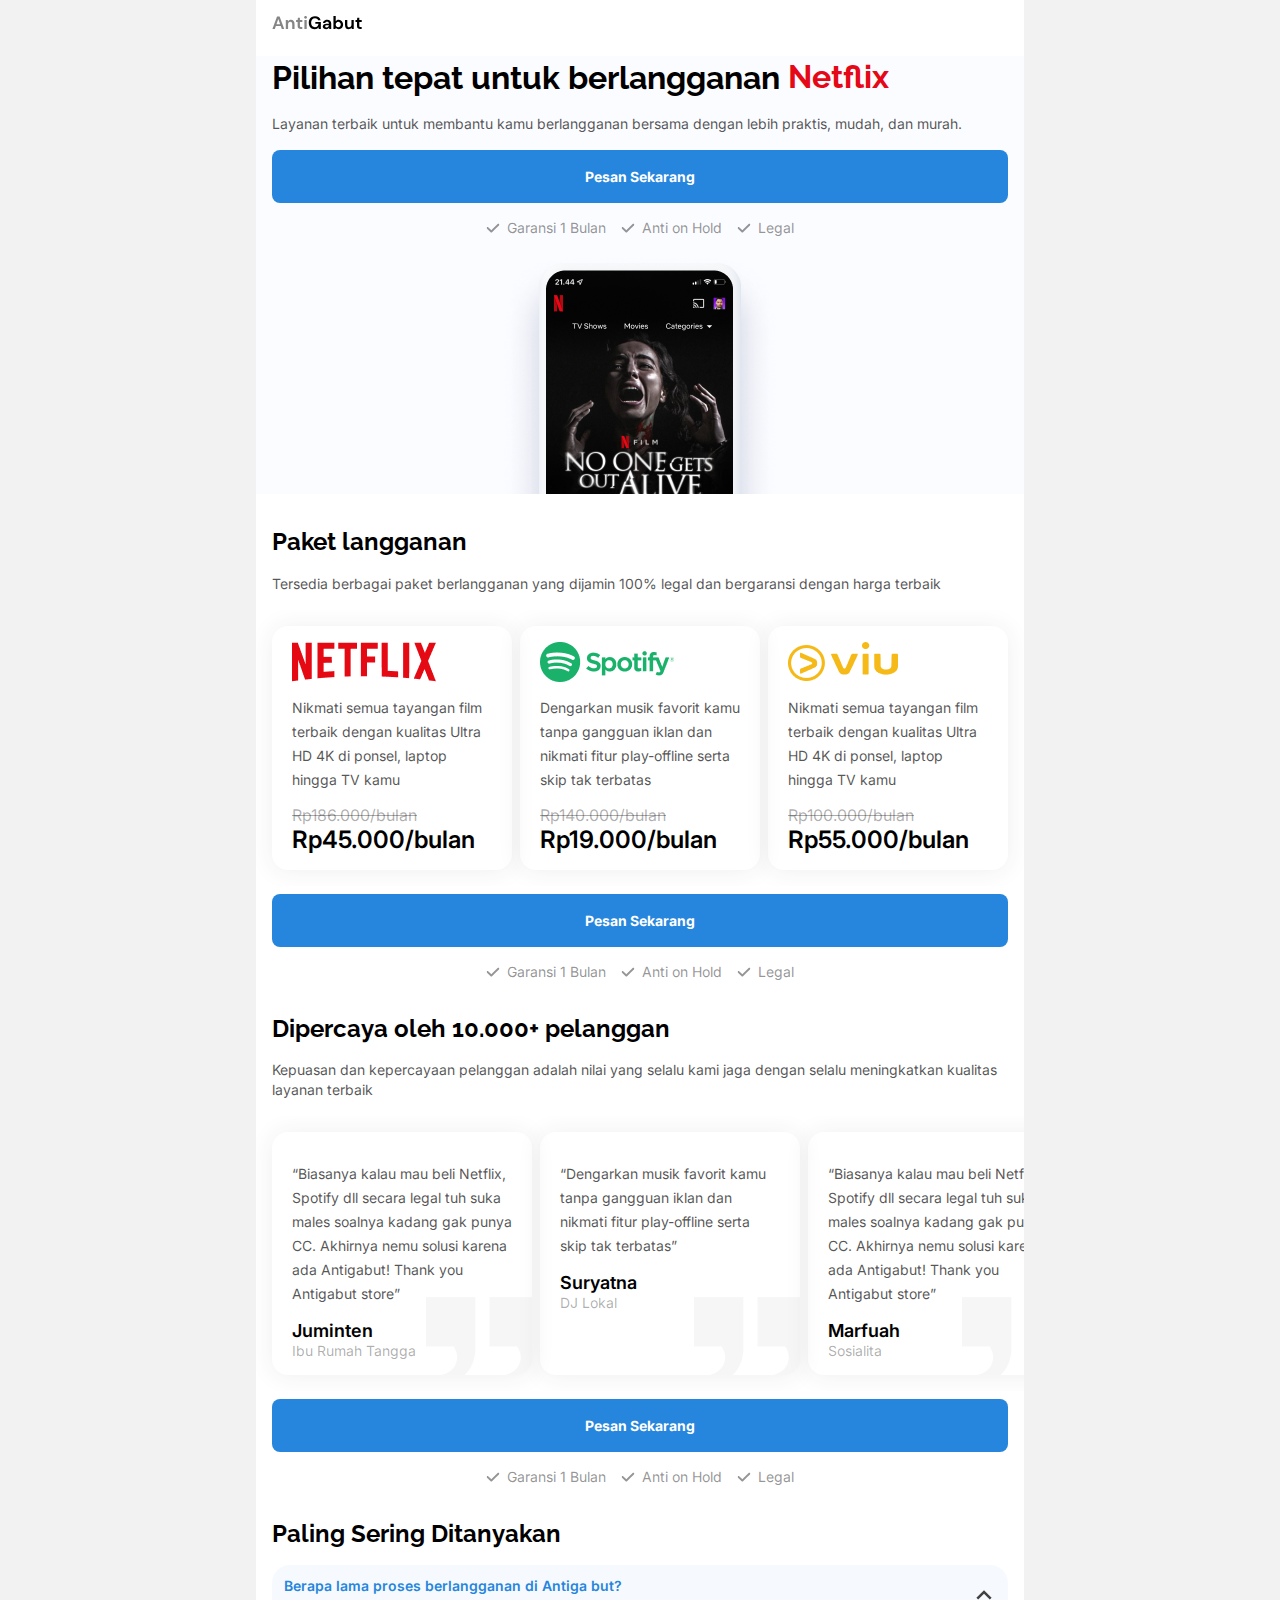
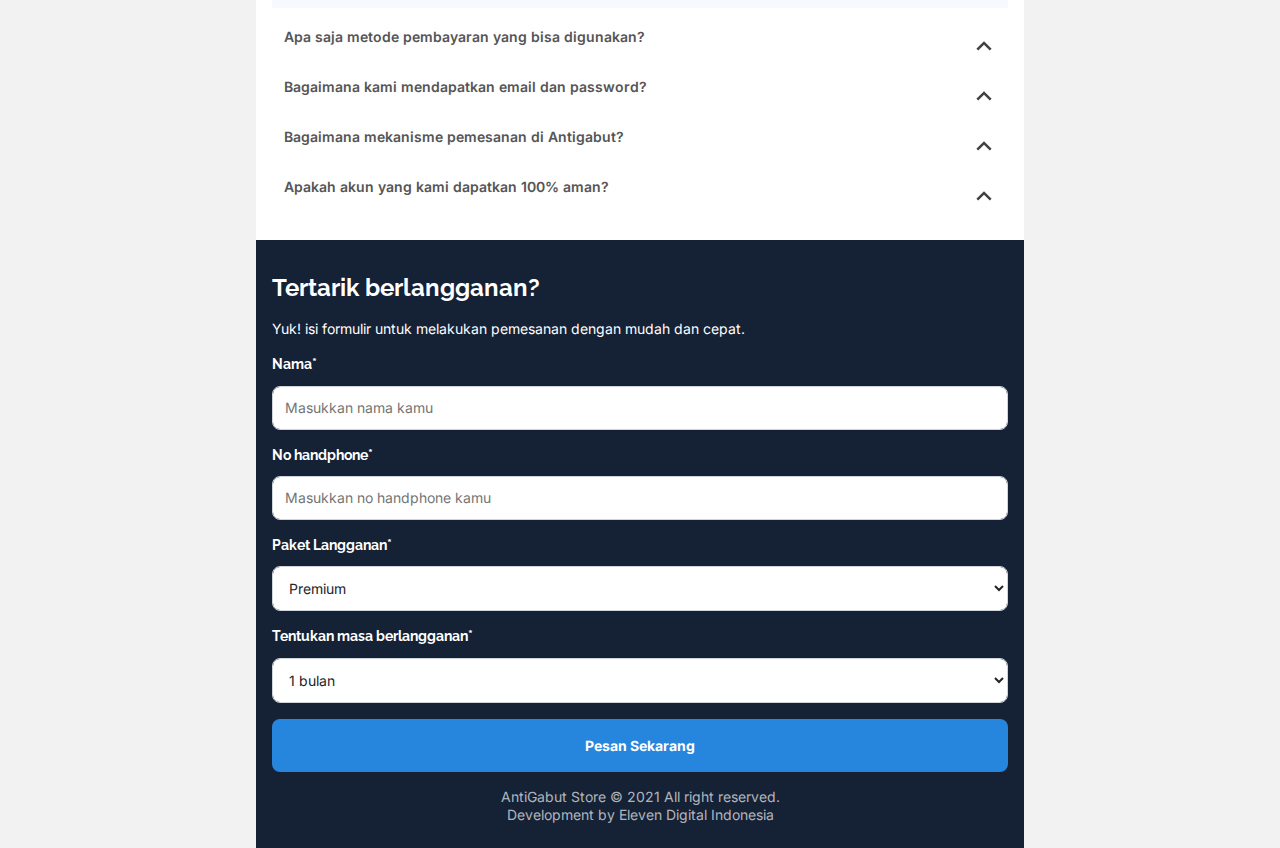
==== index.html @ a14e3509 "First Push HTML" ====
<!DOCTYPE html>
<html lang="en">
<head>
    <meta charset="UTF-8">
    <meta name="viewport" content="width=device-width, initial-scale=1.0">
    <meta http-equiv="X-UA-Compatible" content="ie=edge">
    <title>Anti Gabut Store - Pilihan tepat untuk berlangganan Netflix</title>
    <meta name="description" content="Pilihan tepat untuk berlangganan Netflix, Spotify, Viu dll">
    <meta name="keywords" content="netflix, spotify, viu, streaming online, anti gabut">
    <link rel="shortcut icon" href="images/favicon.svg" type="image/x-icon">

    <!-- CSS -->
    <link type="text/css" rel="stylesheet" href="css/style.css" />

    <!-- Font -->
    <link rel="preconnect" href="https://fonts.googleapis.com">
    <link rel="preconnect" href="https://fonts.gstatic.com" crossorigin>
    <link href="https://fonts.googleapis.com/css2?family=Inter:wght@400;600&family=Raleway:wght@400;800&display=swap" rel="stylesheet">
</head>
<body>

  <main>

    <!-- Header Nav-->
    <nav>
      <div class="container">
        <div class="header">
          <div class="header__logo">
            <img src="images/antigabut.svg" alt="">
          </div>
        </div>
      </div>
    </nav>

    <!-- Cover-->
    <section class="cover">
      <div class="container">
        <div class="cover__head">
          <h1 class="title title__main">
            Pilihan tepat untuk berlangganan 
            <span class="brand">
              <div class="brand__item">
                <div class="brand-1"> Netflix </div>
                <div class="brand-2"> Spotify </div>
                <div class="brand-3"> Viu </div>
              </div>
            </span>
          </h1>
          <p class="text">
            Layanan terbaik untuk membantu kamu berlangganan bersama dengan lebih praktis, mudah, dan murah.
          </p>
        </div>
        <div class="cover__cta">
          <a href="#ordernow" class="btn btn-primary">Pesan Sekarang</a>        
          <div class="guarantee">
            <div class="guarantee__item">
              <img src="images/icon-check.svg" alt=""> Garansi 1 Bulan
            </div>
            <div class="guarantee__item">
              <img src="images/icon-check.svg" alt=""> Anti on Hold
            </div>
            <div class="guarantee__item">
              <img src="images/icon-check.svg" alt=""> Legal
            </div>
          </div>
        </div>
        <div class="cover__images">
          <div class="display">
            <img src="images/display-1.png" alt="">
          </div>          
        </div>
      </div>
    </section>

    <!-- Subscription -->
    <section class="subscription">
      <div class="container">
        <div class="subscription__head">
          <h1 class="title title__sub">
            Paket langganan
          </h1>
          <p class="text">
            Tersedia berbagai paket berlangganan yang dijamin 100% legal dan bergaransi dengan harga terbaik
          </p>
        </div>
        <div class="subscription__content">
          <div class="wrapper">
            <div class="card card__item">
              <div class="card__head">
                <img src="images/brand-1.png" alt="">
              </div>
              <div class="card__text">
                <p>Nikmati semua tayangan film terbaik  dengan kualitas Ultra HD 4K di ponsel, laptop hingga TV kamu</p>
              </div>
              <div class="card__price">
                <div class="old">
                  Rp186.000/bulan
                </div>
                <div class="new">
                  Rp45.000/bulan
                </div>
              </div>
            </div>
            <div class="card card__item">
              <div class="card__head">
                <img src="images/brand-2.png" alt="">
              </div>
              <div class="card__text">
                <p>Dengarkan musik favorit kamu tanpa gangguan iklan dan nikmati fitur play-offline serta skip tak terbatas</p>
              </div>
              <div class="card__price">
                <div class="old">
                  Rp140.000/bulan
                </div>
                <div class="new">
                  Rp19.000/bulan
                </div>
              </div>
            </div>
            <div class="card card__item">
              <div class="card__head">
                <img src="images/brand-3.png" alt="">
              </div>
              <div class="card__text">
                <p>Nikmati semua tayangan film terbaik  dengan kualitas Ultra HD 4K di ponsel, laptop hingga TV kamu</p>
              </div>
              <div class="card__price">
                <div class="old">
                  Rp100.000/bulan
                </div>
                <div class="new">
                  Rp55.000/bulan
                </div>
              </div>
            </div>
          </div>
        </div>
        <div class="subscription__cta">
          <a href="#ordernow" class="btn btn-primary">Pesan Sekarang</a>        
          <div class="guarantee">
            <div class="guarantee__item">
              <img src="images/icon-check.svg" alt=""> Garansi 1 Bulan
            </div>
            <div class="guarantee__item">
              <img src="images/icon-check.svg" alt=""> Anti on Hold
            </div>
            <div class="guarantee__item">
              <img src="images/icon-check.svg" alt=""> Legal
            </div>
          </div>
        </div>
      </div>
    </section>

    <!-- Client -->
    <section class="client">
      <div class="container">
        <div class="client__head">
          <h1 class="title title__sub">
            Dipercaya oleh 10.000+ pelanggan
          </h1>
          <p class="text">
            Kepuasan dan kepercayaan pelanggan adalah nilai yang selalu kami jaga dengan selalu meningkatkan kualitas layanan terbaik
          </p>
        </div>
        <div class="client__content">
          <div class="wrapper">
            <div class="card card__item testimoni">
              <div class="card__text">
                <p>“Biasanya kalau mau beli Netflix, Spotify dll secara legal tuh suka males soalnya kadang gak punya CC. Akhirnya nemu solusi karena ada Antigabut! Thank you Antigabut store”</p>
              </div>
              <div class="card__data">
                <div class="name">Juminten</div>
                <div class="profesi">Ibu Rumah Tangga</div>
              </div>
            </div>
            <div class="card card__item testimoni">
              <div class="card__text">
                <p>“Dengarkan musik favorit kamu tanpa gangguan iklan dan nikmati fitur play-offline serta skip tak terbatas”</p>
              </div>
              <div class="card__data">
                <div class="name">Suryatna</div>
                <div class="profesi">DJ Lokal</div>
              </div>
            </div>
            <div class="card card__item testimoni">
              <div class="card__text">
                <p>“Biasanya kalau mau beli Netflix, Spotify dll secara legal tuh suka males soalnya kadang gak punya CC. Akhirnya nemu solusi karena ada Antigabut! Thank you Antigabut store”</p>
              </div>
              <div class="card__data">
                <div class="name">Marfuah</div>
                <div class="profesi">Sosialita</div>
              </div>
            </div>
          </div>
        </div>
        <div class="client__cta">
          <a href="#ordernow" class="btn btn-primary">Pesan Sekarang</a>        
          <div class="guarantee">
            <div class="guarantee__item">
              <img src="images/icon-check.svg" alt=""> Garansi 1 Bulan
            </div>
            <div class="guarantee__item">
              <img src="images/icon-check.svg" alt=""> Anti on Hold
            </div>
            <div class="guarantee__item">
              <img src="images/icon-check.svg" alt=""> Legal
            </div>
          </div>
        </div>
      </div>
    </section>

    <!-- FAQ -->
    <section class="faq">
      <div class="container">
        <div class="faq__head">
          <h1 class="title title__sub">
            Paling Sering Ditanyakan
          </h1>
        </div>
        <div class="faq__content">
          <div class="accordion-wrapper">
            <div class="accordion">
              <a href="#" onclick="return false;" class="active">
                Berapa lama proses berlangganan di Antiga but? 
                <img src="images/icon-chevron.svg" alt="" class="icon">
              </a>
              <div class="content">
                <p>Kepuasan dan kepercayaan pelanggan adalah nilai yang selalu kami jaga dengan selalu meningkatkan kualitas layanan terbaik</p>
              </div>
            </div>
            <div class="accordion">
              <a href="#" onclick="return false;">
                Apa saja metode pembayaran yang bisa digunakan? 
                <img src="images/icon-chevron.svg" alt="" class="icon">
              </a>
              <div class="content">
                <p>Kepuasan dan kepercayaan pelanggan adalah nilai yang selalu kami jaga dengan selalu meningkatkan kualitas layanan terbaik</p>
              </div>
            </div>
            <div class="accordion">
              <a href="#" onclick="return false;">
                Bagaimana kami mendapatkan email dan password? 
                <img src="images/icon-chevron.svg" alt="" class="icon">
              </a>
              <div class="content">
                <p>Kepuasan dan kepercayaan pelanggan adalah nilai yang selalu kami jaga dengan selalu meningkatkan kualitas layanan terbaik</p>
              </div>
            </div>
            <div class="accordion">
              <a href="#" onclick="return false;">
                Bagaimana mekanisme pemesanan di Antigabut? 
                <img src="images/icon-chevron.svg" alt="" class="icon" > 
              </a>
              <div class="content">
                <p>Kepuasan dan kepercayaan pelanggan adalah nilai yang selalu kami jaga dengan selalu meningkatkan kualitas layanan terbaik</p>
              </div>
            </div>
            <div class="accordion">
              <a href="#" onclick="return false;">
                Apakah akun yang kami dapatkan 100% aman?
                <img src="images/icon-chevron.svg" alt="" class="icon">  
              </a>
              <div class="content">
                <p>Kepuasan dan kepercayaan pelanggan adalah nilai yang selalu kami jaga dengan selalu meningkatkan kualitas layanan terbaik</p>
              </div>
            </div>
          </div>
          <!-- <div class="accordion">
            <div class="accordion__title">
              Berapa lama proses berlangganan di Antigabut?
            </div>
            <div class="accordion__content">
              Kepuasan dan kepercayaan pelanggan adalah nilai yang selalu kami jaga dengan selalu meningkatkan kualitas layanan terbaik
            </div>
          </div> -->
        </div>
      </div>
    </section>

    <!-- Biodata -->
    <section class="biodata" id="ordernow">
      <div class="container">
        <h1 class="title title__sub">
          Tertarik berlangganan?
        </h1>
        <p class="text text--white">
          Yuk! isi formulir untuk melakukan pemesanan dengan mudah dan cepat.
        </p>

        <!-- Form -->
        <div class="form">
          <form action="">
            <div class="form__group">
              <label for="">Nama*</label>
              <input type="text" placeholder="Masukkan nama kamu">
            </div>
            <div class="form__group">
              <label for="">No handphone*</label>
              <input type="text" placeholder="Masukkan no handphone kamu">
            </div>
            <div class="form__group">
              <label for="">Paket Langganan*</label>
              <select id="package" name="package">
                <option value="premium">Premium</option>
                <option value="silver">Silver</option>
                <option value="gold">Gold</option>
              </select>
            </div>
            <div class="form__group">
              <label for="">Tentukan masa berlangganan*</label>
              <select id="periode" name="periode">
                <option value="1 bulan">1 bulan</option>
                <option value="1 bulan">2 bulan</option>
                <option value="1 bulan">3 bulan</option>
              </select>
            </div>
            <div class="form__group">
              <a href="https://api.whatsapp.com/send?phone=6285854859500&text=Halo%20Anti%20Gabut%20Store!%20Saya%20ingin%20berlangganan%20paket%20streaming..." class="btn btn-primary">Pesan Sekarang</a>     
            </div>
          </form>
        </div>

        <div class="copyright">
          AntiGabut Store © 2021 All right reserved.  <br>
          Development by <a href="https://elevendigital.id" target="_blank" rel="noopener noreferrer"></a> Eleven Digital Indonesia
        </div>
      </div>
    </section>

  </main>

  <!-- Plugin Js -->
  <script src="js/jquery.min.js"  type="text/javascript"></script>
  <script src="js/main.js"  type="text/javascript"></script>

</body>
</html>
---- css/style.css ----
*,*:before,*:after{box-sizing:border-box}html{margin:0;padding:0;scroll-behavior:smooth}body{background:#ffffff;font-family:'Inter', sans-serif;font-size:14px;font-weight:400;line-height:1.3;-webkit-text-size-adjust:100%;-ms-text-size-adjust:100%;-webkit-font-smoothing:antialiased;margin:0;padding:0}article,aside,details,figcaption,figure,footer,header,hgroup,nav,section{display:block}a{color:inherit;text-decoration:none;vertical-align:top;outline:0}a:hover{text-decoration:none}a:focus,button:focus{outline:0;outline:-webkit-focus-ring-color auto 0;outline-offset:0}img{max-width:100%;width:auto;height:auto;vertical-align:top;border:0;-ms-interpolation-mode:bicubic}table{border-collapse:collapse}iframe{border:none;vertical-align:top}li,ul,ol{margin:0;padding:0}ul li{display:inline-block;list-style:none;vertical-align:top}input,button,select,textarea{font-family:inherit;font-size:inherit;line-height:inherit}input:focus::-webkit-input-placeholder,input:focus:-moz-placeholder,input:focus::-moz-placeholder,input:focus:-ms-input-placeholder{color:transparent}input[type=button],input[type=checkbox],input[type=radio],input[type=reset],input[type=submit],label,select{cursor:pointer}input[type=search]{box-sizing:content-box;-webkit-appearance:textfield}input[type=search]::-webkit-search-cancel-button,input[type=search]::-webkit-search-decoration{-webkit-appearance:none}button,input[type="button"],input[type="checkbox"],input[type="radio"],input[type="reset"],input[type="submit"],label,select{cursor:pointer}textarea{overflow:auto;vertical-align:top}.title{font-family:"Raleway",sans-serif;margin-bottom:1rem}.title__main{font-size:2rem}.title__sub{margin-top:0;font-size:1.5rem}.text{font-size:14px;font-weight:400;line-height:20px;color:rgba(0,0,0,0.68);margin-bottom:1rem}.text--white{color:#fff}.btn{width:100%;padding:1rem;display:inline-block;font-weight:700;line-height:1.5;text-align:center;text-decoration:none;vertical-align:middle;cursor:pointer;user-select:none;background-color:transparent;border-radius:8px;transition:all .3s ease}.btn-primary{color:#fff;background-color:#2685DC}.btn-primary:hover{background-color:#3D99EE}html{scroll-behavior:smooth !important}body{background-color:#f2f2f2}main{max-width:768px;margin:auto;background-color:#fff;height:100%;min-height:100vh;padding-top:1rem}.container{padding-left:1rem;padding-right:1rem}section:not(:last-child){margin-bottom:2rem}.cover{background-color:#FBFCFF}.brand{display:inline-block;height:33px;overflow:hidden}.brand-1{color:#E50817}.brand-2{color:#1DB954}.brand-3{color:#F5BA18}.guarantee{display:flex;margin:1rem 0px;justify-content:center}.guarantee__item{display:flex;color:rgba(33,33,33,0.48);margin-right:8px}.guarantee__item img{margin:0px 6px}.display{text-align:center}.wrapper{display:flex;overflow-x:auto;margin:0 -1rem .5rem;padding:1rem;gap:.5rem}.card{padding:1rem 20px;box-shadow:0px 1px 24px rgba(49,53,59,0.08);border-radius:1rem;flex:1}.card__text{color:rgba(0,0,0,0.68)}.card__text p{line-height:24px}.card__price .old{color:rgba(0,0,0,0.32);text-decoration:line-through;font-size:16px;line-height:19px}.card__price .new{font-size:1.5rem;line-height:29px;font-weight:600}.card__data .name{font-weight:600;font-size:18px;line-height:22px}.card__data .profesi{font-size:14px;line-height:17px;color:rgba(0,0,0,0.32)}.testimoni{background:url(../images/right-quote.png) no-repeat bottom right;min-width:260px}.accordion .icon{position:absolute;top:18px;right:12px}.accordion{position:relative;width:100%;height:auto;border-radius:18px;margin-bottom:8px}.accordion>a{display:block;padding:12px;text-decoration:none;color:#555;font-weight:600;transition:all 0.2s linear}.accordion>a i{float:right;margin-top:2px}.accordion>a.active{background:rgba(38,133,220,0.04);color:#2685DC;border-top-left-radius:18px;border-top-right-radius:18px}.content{border-bottom-left-radius:18px;border-bottom-right-radius:18px;background:rgba(38,133,220,0.04);display:none}.content p{padding:10px 15px;margin:0;color:#333}.biodata{background-color:#152135;color:#fff;padding:32px 0px 24px}.form label{margin-bottom:12px;font-family:"Raleway",sans-serif;font-weight:700;display:block}.form__group{margin-bottom:1rem}input,select{display:block;width:100%;padding:12px;font-size:14px;font-weight:400;line-height:1.5;color:#212529;background-color:#fff;background-clip:padding-box;border:1px solid #ced4da;border-radius:.5rem;transition:border-color .15s ease-in-out,box-shadow .15s ease-in-out;font-family:inherit;font-size:inherit;line-height:inherit}input:focus,select:focus{color:#212529;background-color:#fff;border-color:#86b7fe;outline:0}.copyright{text-align:center;color:rgba(255,255,255,0.68)}.copyright a{color:#2685DC}
/*# sourceMappingURL=style.css.map */
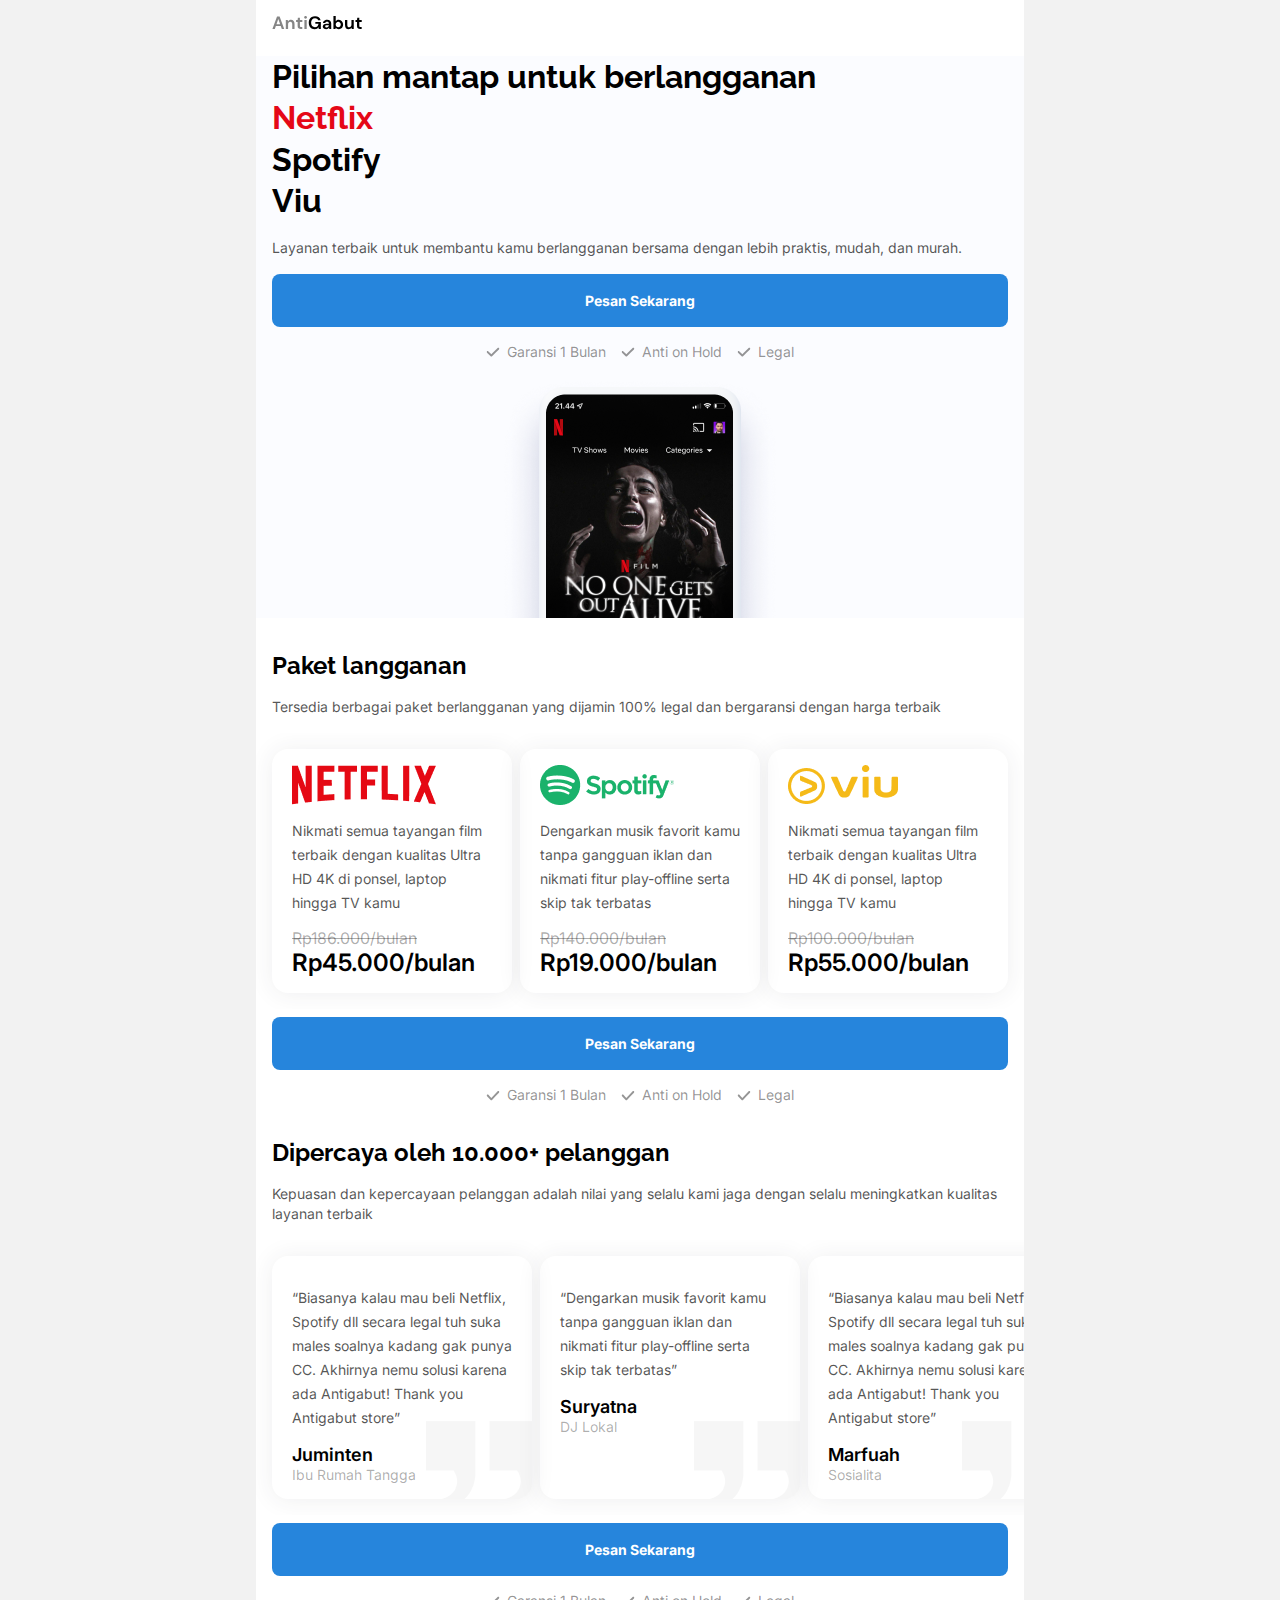
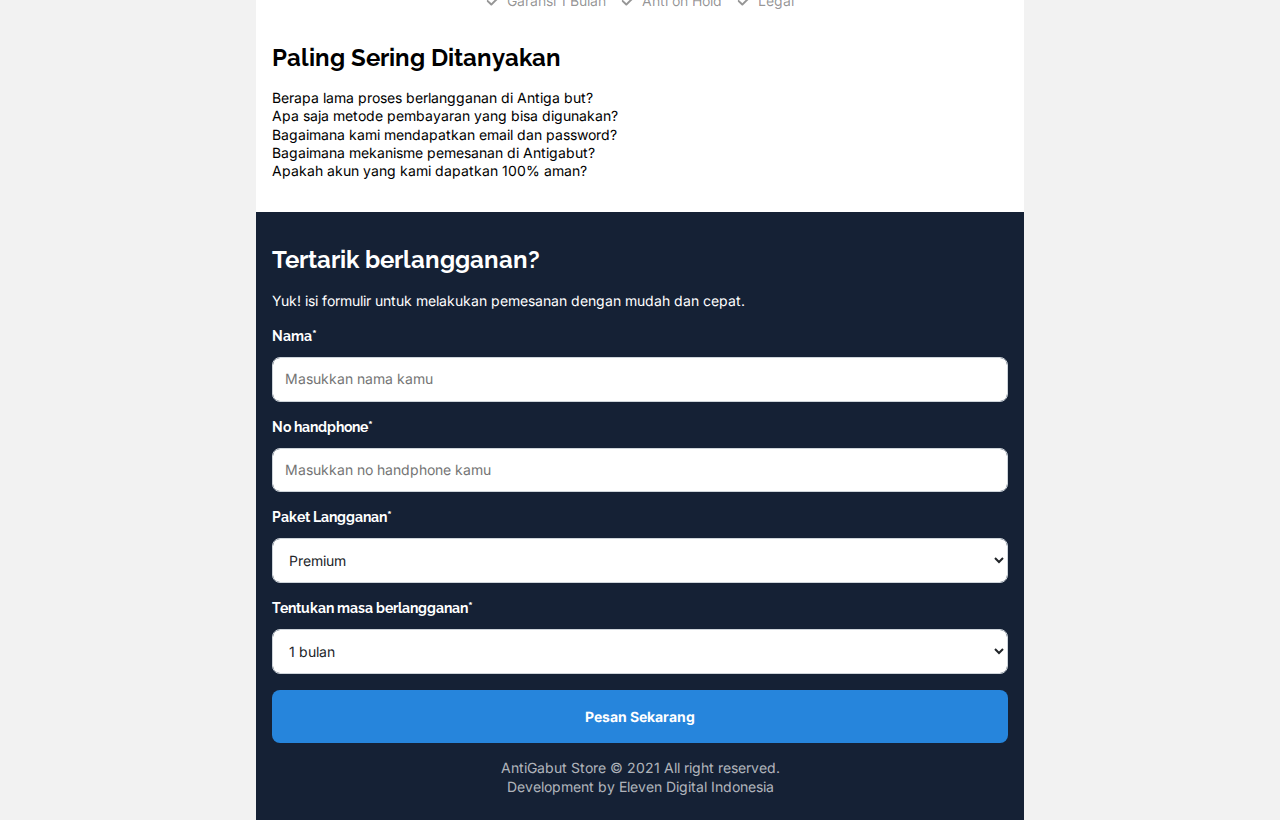
==== commit 718067e3: "change index html" ====
--- a/index.html
+++ b/index.html
@@ -37,7 +37,7 @@
       <div class="container">
         <div class="cover__head">
           <h1 class="title title__main">
-            Pilihan tepat untuk berlangganan 
+            Pilihan mantap untuk berlangganan 
             <span class="brand">
               <div class="brand__item">
                 <div class="brand-1"> Netflix </div>
--- a/css/style.css
+++ b/css/style.css
@@ -1,2 +1,2 @@
-*,*:before,*:after{box-sizing:border-box}html{margin:0;padding:0;scroll-behavior:smooth}body{background:#ffffff;font-family:'Inter', sans-serif;font-size:14px;font-weight:400;line-height:1.3;-webkit-text-size-adjust:100%;-ms-text-size-adjust:100%;-webkit-font-smoothing:antialiased;margin:0;padding:0}article,aside,details,figcaption,figure,footer,header,hgroup,nav,section{display:block}a{color:inherit;text-decoration:none;vertical-align:top;outline:0}a:hover{text-decoration:none}a:focus,button:focus{outline:0;outline:-webkit-focus-ring-color auto 0;outline-offset:0}img{max-width:100%;width:auto;height:auto;vertical-align:top;border:0;-ms-interpolation-mode:bicubic}table{border-collapse:collapse}iframe{border:none;vertical-align:top}li,ul,ol{margin:0;padding:0}ul li{display:inline-block;list-style:none;vertical-align:top}input,button,select,textarea{font-family:inherit;font-size:inherit;line-height:inherit}input:focus::-webkit-input-placeholder,input:focus:-moz-placeholder,input:focus::-moz-placeholder,input:focus:-ms-input-placeholder{color:transparent}input[type=button],input[type=checkbox],input[type=radio],input[type=reset],input[type=submit],label,select{cursor:pointer}input[type=search]{box-sizing:content-box;-webkit-appearance:textfield}input[type=search]::-webkit-search-cancel-button,input[type=search]::-webkit-search-decoration{-webkit-appearance:none}button,input[type="button"],input[type="checkbox"],input[type="radio"],input[type="reset"],input[type="submit"],label,select{cursor:pointer}textarea{overflow:auto;vertical-align:top}.title{font-family:"Raleway",sans-serif;margin-bottom:1rem}.title__main{font-size:2rem}.title__sub{margin-top:0;font-size:1.5rem}.text{font-size:14px;font-weight:400;line-height:20px;color:rgba(0,0,0,0.68);margin-bottom:1rem}.text--white{color:#fff}.btn{width:100%;padding:1rem;display:inline-block;font-weight:700;line-height:1.5;text-align:center;text-decoration:none;vertical-align:middle;cursor:pointer;user-select:none;background-color:transparent;border-radius:8px;transition:all .3s ease}.btn-primary{color:#fff;background-color:#2685DC}.btn-primary:hover{background-color:#3D99EE}html{scroll-behavior:smooth !important}body{background-color:#f2f2f2}main{max-width:768px;margin:auto;background-color:#fff;height:100%;min-height:100vh;padding-top:1rem}.container{padding-left:1rem;padding-right:1rem}section:not(:last-child){margin-bottom:2rem}.cover{background-color:#FBFCFF}.brand{display:inline-block;height:33px;overflow:hidden}.brand-1{color:#E50817}.brand-2{color:#1DB954}.brand-3{color:#F5BA18}.guarantee{display:flex;margin:1rem 0px;justify-content:center}.guarantee__item{display:flex;color:rgba(33,33,33,0.48);margin-right:8px}.guarantee__item img{margin:0px 6px}.display{text-align:center}.wrapper{display:flex;overflow-x:auto;margin:0 -1rem .5rem;padding:1rem;gap:.5rem}.card{padding:1rem 20px;box-shadow:0px 1px 24px rgba(49,53,59,0.08);border-radius:1rem;flex:1}.card__text{color:rgba(0,0,0,0.68)}.card__text p{line-height:24px}.card__price .old{color:rgba(0,0,0,0.32);text-decoration:line-through;font-size:16px;line-height:19px}.card__price .new{font-size:1.5rem;line-height:29px;font-weight:600}.card__data .name{font-weight:600;font-size:18px;line-height:22px}.card__data .profesi{font-size:14px;line-height:17px;color:rgba(0,0,0,0.32)}.testimoni{background:url(../images/right-quote.png) no-repeat bottom right;min-width:260px}.accordion .icon{position:absolute;top:18px;right:12px}.accordion{position:relative;width:100%;height:auto;border-radius:18px;margin-bottom:8px}.accordion>a{display:block;padding:12px;text-decoration:none;color:#555;font-weight:600;transition:all 0.2s linear}.accordion>a i{float:right;margin-top:2px}.accordion>a.active{background:rgba(38,133,220,0.04);color:#2685DC;border-top-left-radius:18px;border-top-right-radius:18px}.content{border-bottom-left-radius:18px;border-bottom-right-radius:18px;background:rgba(38,133,220,0.04);display:none}.content p{padding:10px 15px;margin:0;color:#333}.biodata{background-color:#152135;color:#fff;padding:32px 0px 24px}.form label{margin-bottom:12px;font-family:"Raleway",sans-serif;font-weight:700;display:block}.form__group{margin-bottom:1rem}input,select{display:block;width:100%;padding:12px;font-size:14px;font-weight:400;line-height:1.5;color:#212529;background-color:#fff;background-clip:padding-box;border:1px solid #ced4da;border-radius:.5rem;transition:border-color .15s ease-in-out,box-shadow .15s ease-in-out;font-family:inherit;font-size:inherit;line-height:inherit}input:focus,select:focus{color:#212529;background-color:#fff;border-color:#86b7fe;outline:0}.copyright{text-align:center;color:rgba(255,255,255,0.68)}.copyright a{color:#2685DC}
+*,*:before,*:after{box-sizing:border-box}html{margin:0;padding:0;scroll-behavior:smooth}body{background:#ffffff;font-family:'Inter', sans-serif;font-size:14px;font-weight:400;line-height:1.3;-webkit-text-size-adjust:100%;-ms-text-size-adjust:100%;-webkit-font-smoothing:antialiased;margin:0;padding:0}article,aside,details,figcaption,figure,footer,header,hgroup,nav,section{display:block}a{color:inherit;text-decoration:none;vertical-align:top;outline:0}a:hover{text-decoration:none}a:focus,button:focus{outline:0;outline:-webkit-focus-ring-color auto 0;outline-offset:0}img{max-width:100%;width:auto;height:auto;vertical-align:top;border:0;-ms-interpolation-mode:bicubic}table{border-collapse:collapse}iframe{border:none;vertical-align:top}li,ul,ol{margin:0;padding:0}ul li{display:inline-block;list-style:none;vertical-align:top}input,button,select,textarea{font-family:inherit;font-size:inherit;line-height:inherit}input:focus::-webkit-input-placeholder,input:focus:-moz-placeholder,input:focus::-moz-placeholder,input:focus:-ms-input-placeholder{color:transparent}input[type=button],input[type=checkbox],input[type=radio],input[type=reset],input[type=submit],label,select{cursor:pointer}input[type=search]{box-sizing:content-box;-webkit-appearance:textfield}input[type=search]::-webkit-search-cancel-button,input[type=search]::-webkit-search-decoration{-webkit-appearance:none}button,input[type="button"],input[type="checkbox"],input[type="radio"],input[type="reset"],input[type="submit"],label,select{cursor:pointer}textarea{overflow:auto;vertical-align:top}.title{font-family:"Raleway",sans-serif;margin-bottom:1rem}.title__main{font-size:2rem}.title__sub{margin-top:0;font-size:1.5rem}.text{font-size:14px;font-weight:400;line-height:20px;color:rgba(0,0,0,0.68);margin-bottom:1rem}.text--white{color:#fff}.btn{width:100%;padding:1rem;display:inline-block;font-weight:700;line-height:1.5;text-align:center;text-decoration:none;vertical-align:middle;cursor:pointer;user-select:none;background-color:transparent;border-radius:8px;transition:all .3s ease}.btn-primary{color:#fff;background-color:#2685DC}.btn-primary:hover{background-color:#3D99EE}body{background-color:#f2f2f2}main{max-width:768px;margin:auto;background-color:#fff;height:100%;min-height:100vh;padding-top:1rem}.container{padding-left:1rem;padding-right:1rem}section:not(:last-child){margin-bottom:2rem}.cover{background-color:#FBFCFF}.brand-1{color:#E50817}.guarantee{display:flex;margin:1rem 0px;justify-content:center}.guarantee__item{display:flex;color:rgba(33,33,33,0.48);margin-right:8px}.guarantee__item img{margin:0px 6px}.display{text-align:center}.wrapper{display:flex;overflow-x:auto;margin:0 -1rem .5rem;padding:1rem;gap:.5rem}.card{padding:1rem 20px;box-shadow:0px 1px 24px rgba(49,53,59,0.08);border-radius:1rem;flex:1}.card__text{color:rgba(0,0,0,0.68)}.card__text p{line-height:24px}.card__price .old{color:rgba(0,0,0,0.32);text-decoration:line-through;font-size:16px;line-height:19px}.card__price .new{font-size:1.5rem;line-height:29px;font-weight:600}.card__data .name{font-weight:600;font-size:18px;line-height:22px}.card__data .profesi{font-size:14px;line-height:17px;color:rgba(0,0,0,0.32)}.testimoni{background:url(../images/right-quote.png) no-repeat bottom right;min-width:260px}.set{position:relative;width:100%;height:auto;border-radius:18px;margin-bottom:8px}.set>a{display:block;padding:12px;text-decoration:none;color:#555;font-weight:600;transition:all 0.2s linear}.set>a i{float:right;margin-top:2px}.set>a.active{background:rgba(38,133,220,0.04);color:#2685DC;border-top-left-radius:18px;border-top-right-radius:18px}.content{border-bottom-left-radius:18px;border-bottom-right-radius:18px;background:rgba(38,133,220,0.04);display:none}.content p{padding:10px 15px;margin:0;color:#333}.biodata{background-color:#152135;color:#fff;padding:32px 0px 24px}.form label{margin-bottom:12px;font-family:"Raleway",sans-serif;font-weight:700;display:block}.form__group{margin-bottom:1rem}input,select{display:block;width:100%;padding:12px;font-size:14px;font-weight:400;line-height:1.5;color:#212529;background-color:#fff;background-clip:padding-box;border:1px solid #ced4da;border-radius:.5rem;transition:border-color .15s ease-in-out,box-shadow .15s ease-in-out;font-family:inherit;font-size:inherit;line-height:inherit}input:focus,select:focus{color:#212529;background-color:#fff;border-color:#86b7fe;outline:0}.copyright{text-align:center;color:rgba(255,255,255,0.68)}.copyright a{color:#2685DC}
 /*# sourceMappingURL=style.css.map */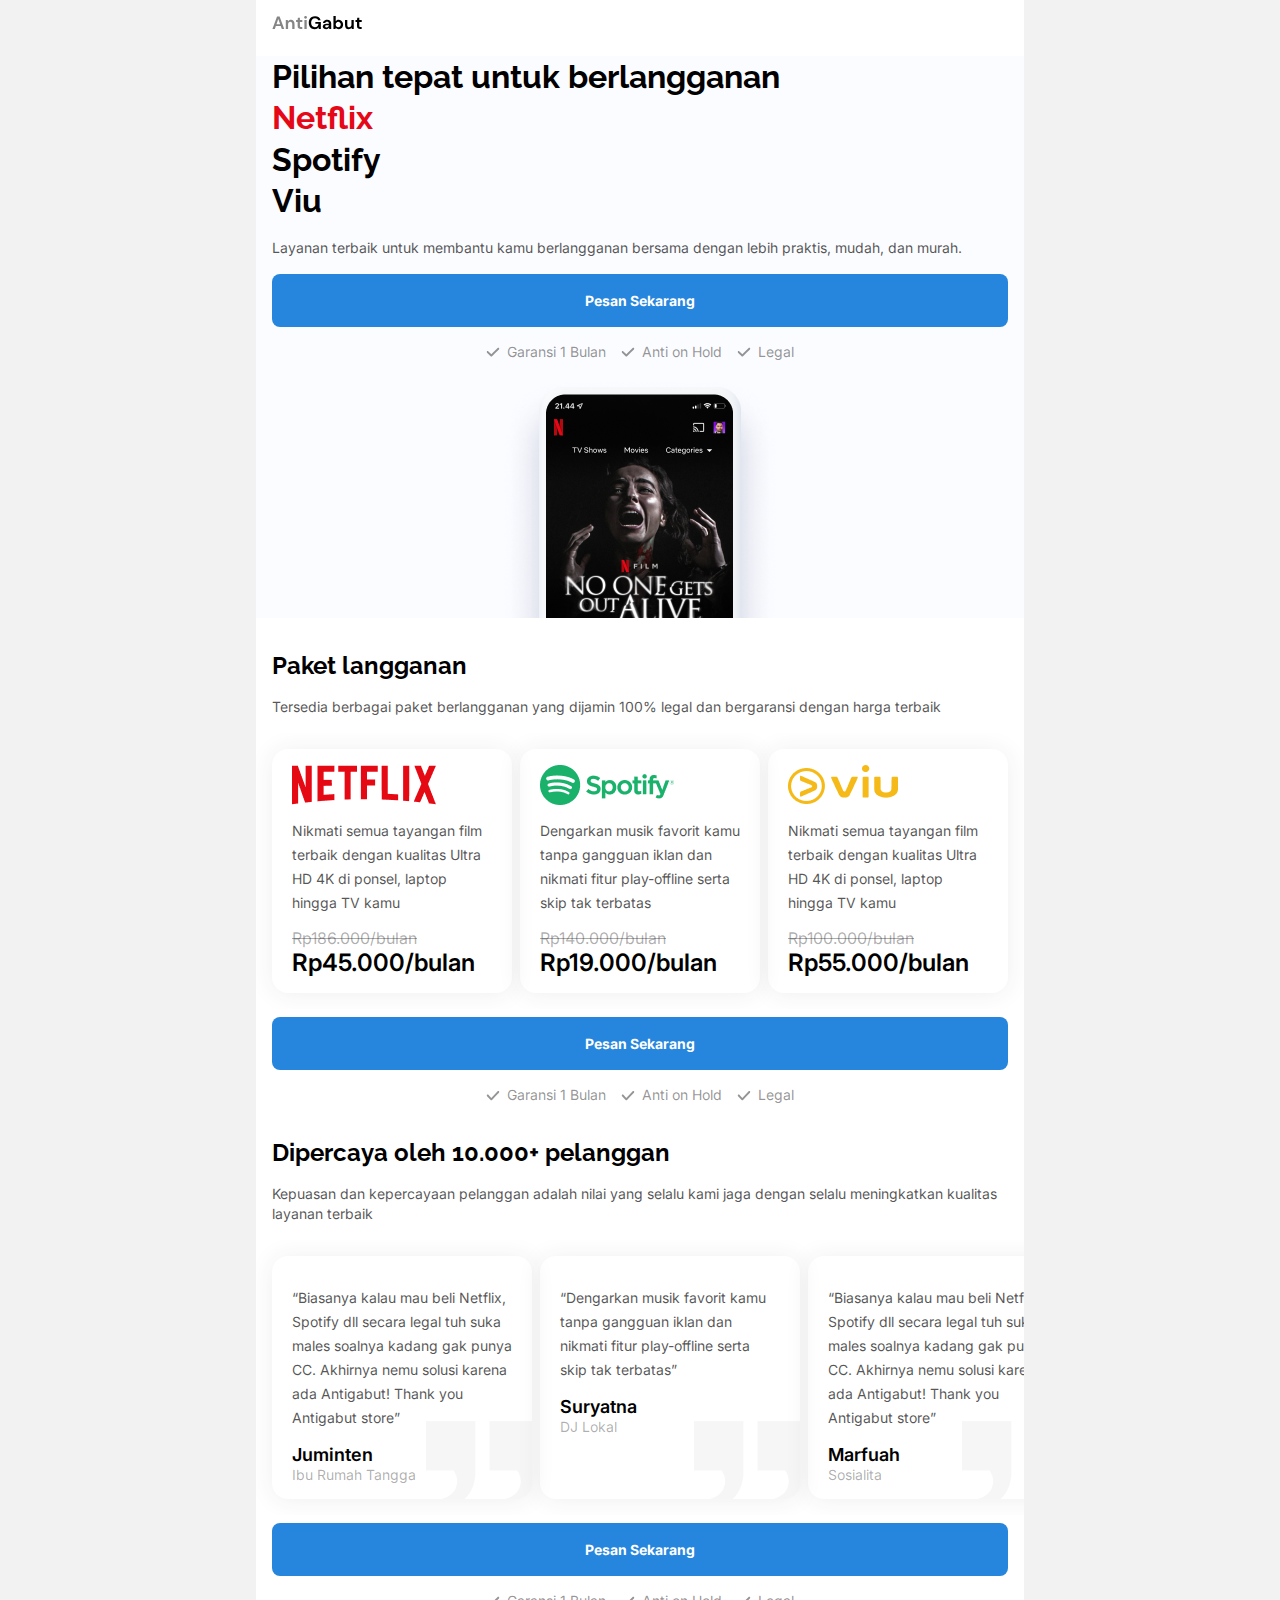
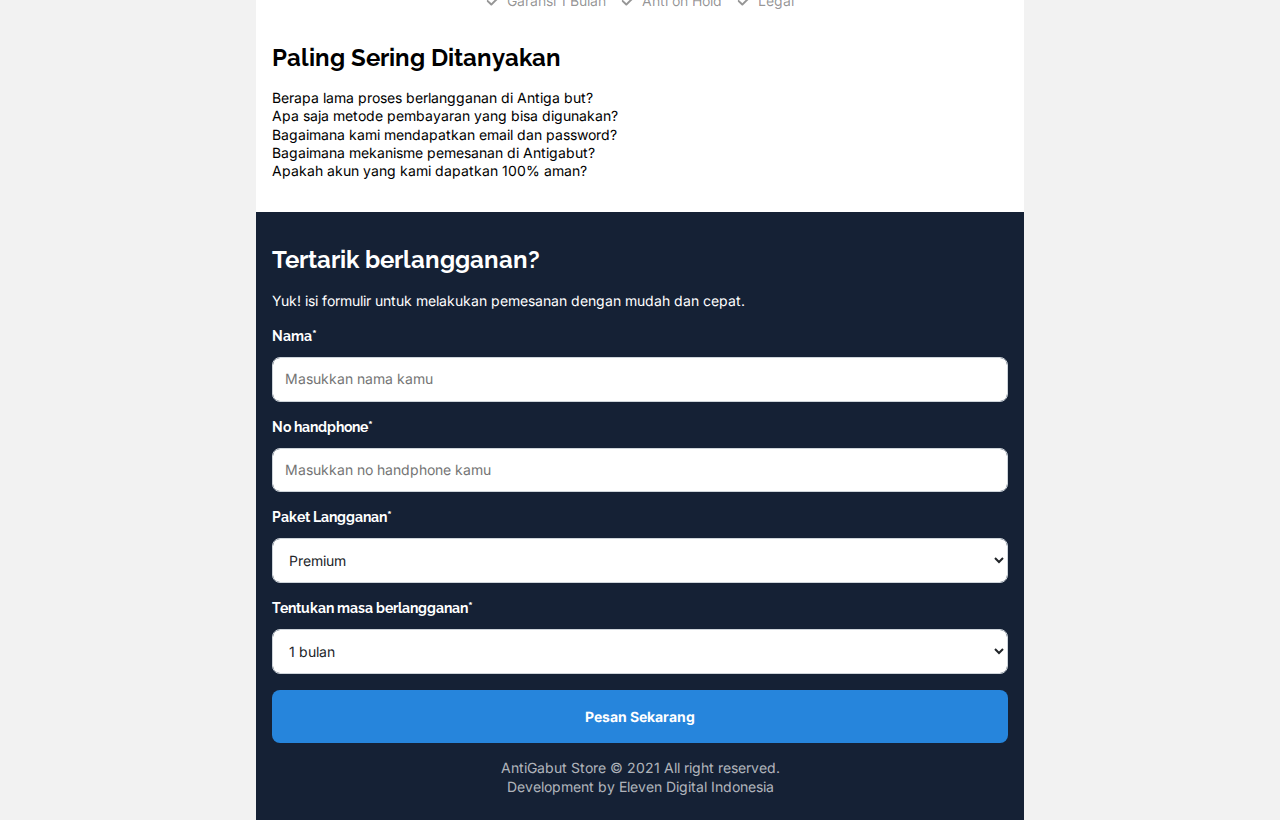
==== commit b24db00d: "change copy" ====
--- a/index.html
+++ b/index.html
@@ -37,7 +37,7 @@
       <div class="container">
         <div class="cover__head">
           <h1 class="title title__main">
-            Pilihan mantap untuk berlangganan 
+            Pilihan tepat untuk berlangganan 
             <span class="brand">
               <div class="brand__item">
                 <div class="brand-1"> Netflix </div>
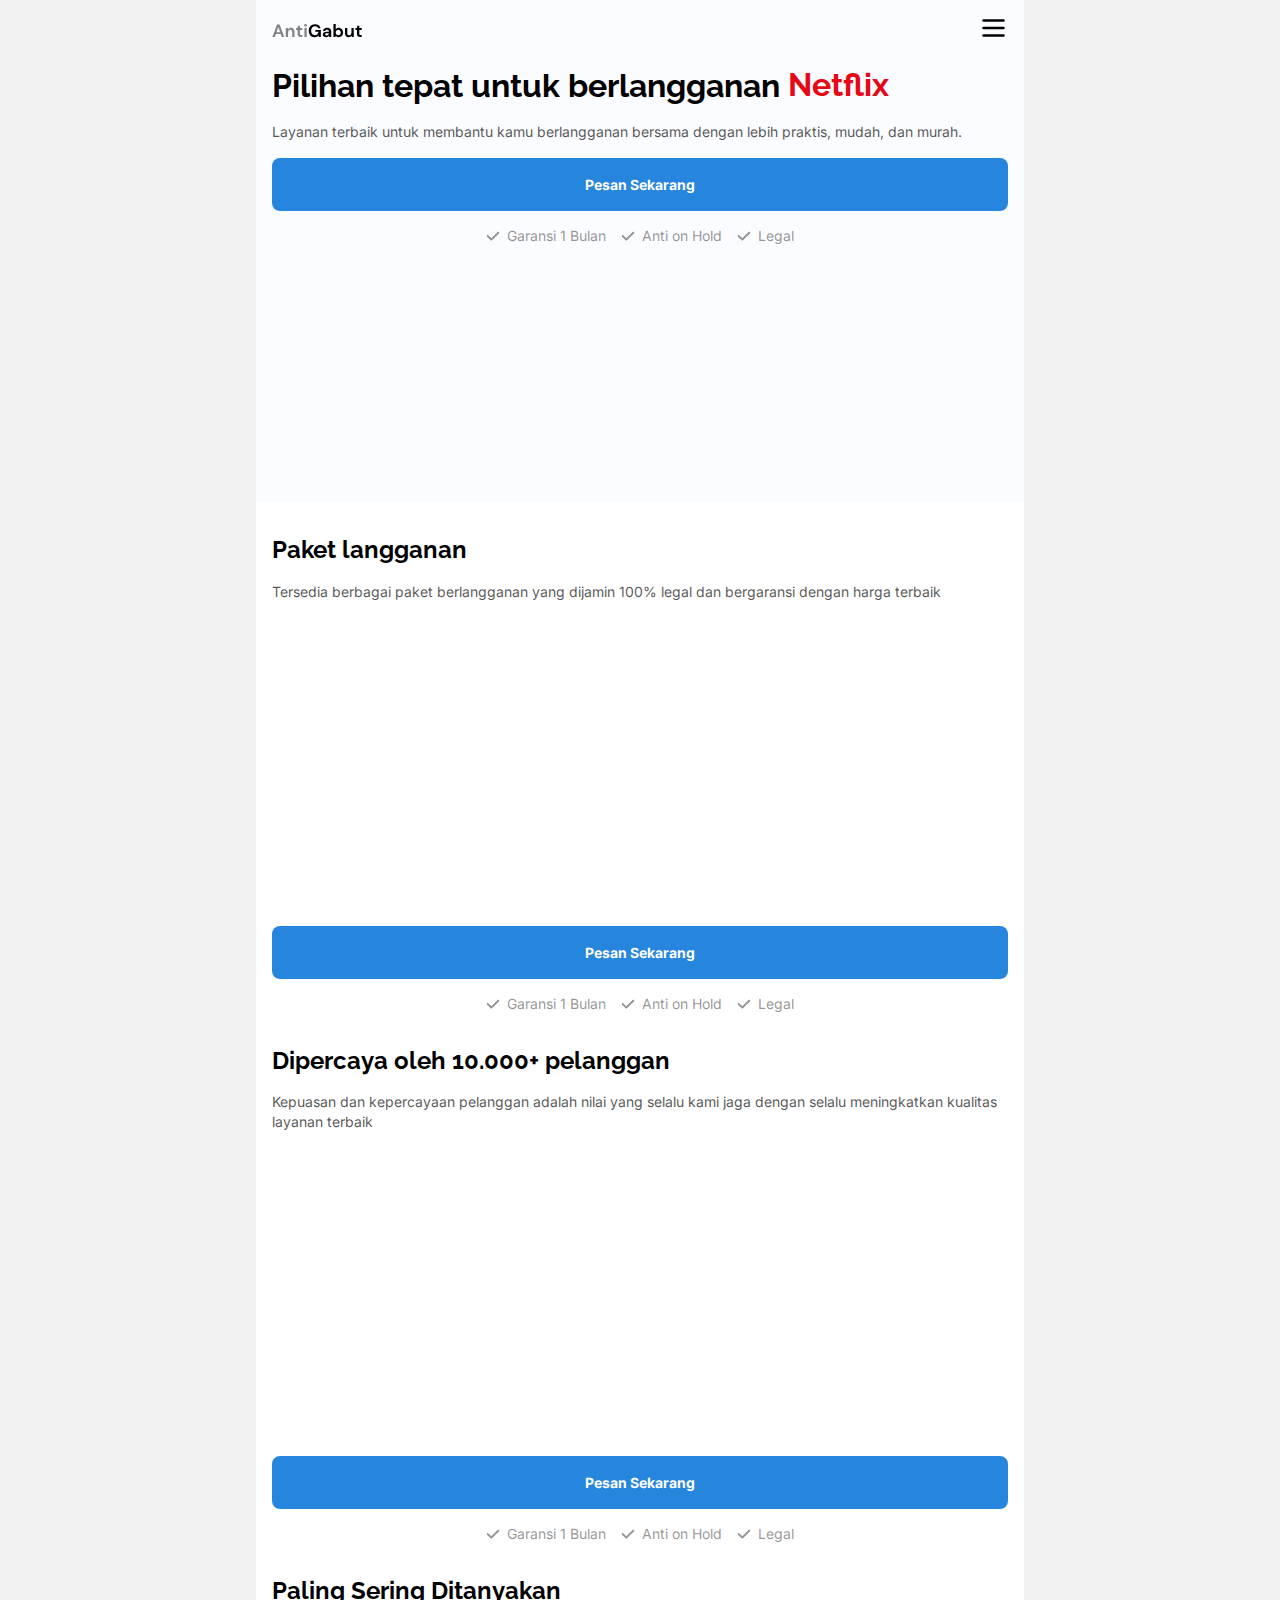
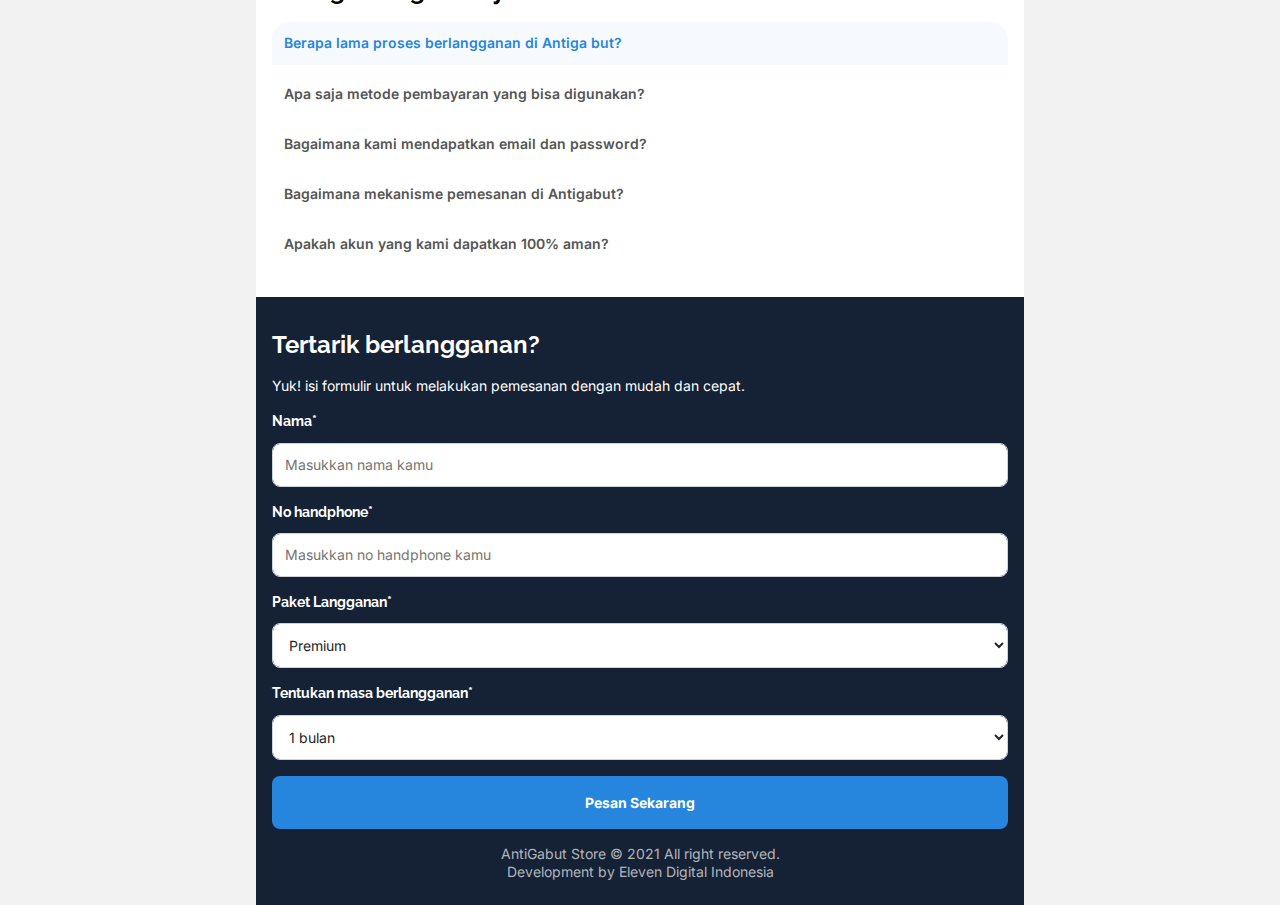
==== commit 578f7e65: "update visual revisi" ====
--- a/index.html
+++ b/index.html
@@ -11,6 +11,7 @@
 
     <!-- CSS -->
     <link type="text/css" rel="stylesheet" href="css/style.css" />
+    <link type="text/css" rel="stylesheet" href="css/slick.css" />
 
     <!-- Font -->
     <link rel="preconnect" href="https://fonts.googleapis.com">
@@ -19,31 +20,46 @@
 </head>
 <body>
 
-  <main>
-
-    <!-- Header Nav-->
-    <nav>
-      <div class="container">
-        <div class="header">
-          <div class="header__logo">
-            <img src="images/antigabut.svg" alt="">
-          </div>
-        </div>
-      </div>
-    </nav>
+  <main>    
 
     <!-- Cover-->
     <section class="cover">
+      <!-- Header Nav-->
+      <nav>
+        <div class="container">
+          <div class="header">
+            <div class="header__logo">
+              <img src="images/antigabut.svg" alt="">
+            </div>
+            <!--Hamburger Menu-->
+            <div class="menu__mobile">
+              <div id="hamburger">
+                <span></span>
+                <span></span>
+                <span></span>
+              </div>
+            </div>
+          </div>
+        </div>
+      </nav>    
+
+      <!-- Navigation -->
+      <div class="navigation">
+        <ul>
+          <li><a href="#layanan">Layanan</a></li>
+          <li><a href="#testimoni">Testimoni</a></li>
+          <li><a href="#faq">FAQ</a></li>
+        </ul>
+      </div>
+
       <div class="container">
         <div class="cover__head">
           <h1 class="title title__main">
             Pilihan tepat untuk berlangganan 
             <span class="brand">
-              <div class="brand__item">
-                <div class="brand-1"> Netflix </div>
-                <div class="brand-2"> Spotify </div>
-                <div class="brand-3"> Viu </div>
-              </div>
+              <div class="brand__item brand__item-1"> Netflix </div>
+              <div class="brand__item brand__item-2"> Spotify </div>
+              <div class="brand__item brand__item-3"> Viu </div>
             </span>
           </h1>
           <p class="text">
@@ -67,13 +83,15 @@
         <div class="cover__images">
           <div class="display">
             <img src="images/display-1.png" alt="">
+            <img src="images/display-2.png" alt="">
+            <img src="images/display-3.png" alt="">
           </div>          
         </div>
       </div>
     </section>
 
     <!-- Subscription -->
-    <section class="subscription">
+    <section class="subscription" id="layanan">
       <div class="container">
         <div class="subscription__head">
           <h1 class="title title__sub">
@@ -84,7 +102,55 @@
           </p>
         </div>
         <div class="subscription__content">
-          <div class="wrapper">
+          <div class="wrapper carousel-slider">
+            <div class="card card__item">
+              <div class="card__head">
+                <img src="images/brand-1.png" alt="">
+              </div>
+              <div class="card__text">
+                <p>Nikmati semua tayangan film terbaik  dengan kualitas Ultra HD 4K di ponsel, laptop hingga TV kamu</p>
+              </div>
+              <div class="card__price">
+                <div class="old">
+                  Rp186.000/bulan
+                </div>
+                <div class="new">
+                  Rp45.000/bulan
+                </div>
+              </div>
+            </div>
+            <div class="card card__item">
+              <div class="card__head">
+                <img src="images/brand-2.png" alt="">
+              </div>
+              <div class="card__text">
+                <p>Dengarkan musik favorit kamu tanpa gangguan iklan dan nikmati fitur play-offline serta skip tak terbatas</p>
+              </div>
+              <div class="card__price">
+                <div class="old">
+                  Rp140.000/bulan
+                </div>
+                <div class="new">
+                  Rp19.000/bulan
+                </div>
+              </div>
+            </div>
+            <div class="card card__item">
+              <div class="card__head">
+                <img src="images/brand-3.png" alt="">
+              </div>
+              <div class="card__text">
+                <p>Nikmati semua tayangan film terbaik  dengan kualitas Ultra HD 4K di ponsel, laptop hingga TV kamu</p>
+              </div>
+              <div class="card__price">
+                <div class="old">
+                  Rp100.000/bulan
+                </div>
+                <div class="new">
+                  Rp55.000/bulan
+                </div>
+              </div>
+            </div>
             <div class="card card__item">
               <div class="card__head">
                 <img src="images/brand-1.png" alt="">
@@ -153,7 +219,7 @@
     </section>
 
     <!-- Client -->
-    <section class="client">
+    <section class="client" id="testimoni">
       <div class="container">
         <div class="client__head">
           <h1 class="title title__sub">
@@ -164,7 +230,7 @@
           </p>
         </div>
         <div class="client__content">
-          <div class="wrapper">
+          <div class="wrapper carousel-slider">
             <div class="card card__item testimoni">
               <div class="card__text">
                 <p>“Biasanya kalau mau beli Netflix, Spotify dll secara legal tuh suka males soalnya kadang gak punya CC. Akhirnya nemu solusi karena ada Antigabut! Thank you Antigabut store”</p>
@@ -212,7 +278,7 @@
     </section>
 
     <!-- FAQ -->
-    <section class="faq">
+    <section class="faq" id="faq">
       <div class="container">
         <div class="faq__head">
           <h1 class="title title__sub">
@@ -334,6 +400,7 @@
   <!-- Plugin Js -->
   <script src="js/jquery.min.js"  type="text/javascript"></script>
   <script src="js/main.js"  type="text/javascript"></script>
+  <script src="js/slick.min.js"  type="text/javascript"></script>
 
 </body>
-</html>+</html>
--- a/css/style.css
+++ b/css/style.css
@@ -1,2 +1,2 @@
-*,*:before,*:after{box-sizing:border-box}html{margin:0;padding:0;scroll-behavior:smooth}body{background:#ffffff;font-family:'Inter', sans-serif;font-size:14px;font-weight:400;line-height:1.3;-webkit-text-size-adjust:100%;-ms-text-size-adjust:100%;-webkit-font-smoothing:antialiased;margin:0;padding:0}article,aside,details,figcaption,figure,footer,header,hgroup,nav,section{display:block}a{color:inherit;text-decoration:none;vertical-align:top;outline:0}a:hover{text-decoration:none}a:focus,button:focus{outline:0;outline:-webkit-focus-ring-color auto 0;outline-offset:0}img{max-width:100%;width:auto;height:auto;vertical-align:top;border:0;-ms-interpolation-mode:bicubic}table{border-collapse:collapse}iframe{border:none;vertical-align:top}li,ul,ol{margin:0;padding:0}ul li{display:inline-block;list-style:none;vertical-align:top}input,button,select,textarea{font-family:inherit;font-size:inherit;line-height:inherit}input:focus::-webkit-input-placeholder,input:focus:-moz-placeholder,input:focus::-moz-placeholder,input:focus:-ms-input-placeholder{color:transparent}input[type=button],input[type=checkbox],input[type=radio],input[type=reset],input[type=submit],label,select{cursor:pointer}input[type=search]{box-sizing:content-box;-webkit-appearance:textfield}input[type=search]::-webkit-search-cancel-button,input[type=search]::-webkit-search-decoration{-webkit-appearance:none}button,input[type="button"],input[type="checkbox"],input[type="radio"],input[type="reset"],input[type="submit"],label,select{cursor:pointer}textarea{overflow:auto;vertical-align:top}.title{font-family:"Raleway",sans-serif;margin-bottom:1rem}.title__main{font-size:2rem}.title__sub{margin-top:0;font-size:1.5rem}.text{font-size:14px;font-weight:400;line-height:20px;color:rgba(0,0,0,0.68);margin-bottom:1rem}.text--white{color:#fff}.btn{width:100%;padding:1rem;display:inline-block;font-weight:700;line-height:1.5;text-align:center;text-decoration:none;vertical-align:middle;cursor:pointer;user-select:none;background-color:transparent;border-radius:8px;transition:all .3s ease}.btn-primary{color:#fff;background-color:#2685DC}.btn-primary:hover{background-color:#3D99EE}body{background-color:#f2f2f2}main{max-width:768px;margin:auto;background-color:#fff;height:100%;min-height:100vh;padding-top:1rem}.container{padding-left:1rem;padding-right:1rem}section:not(:last-child){margin-bottom:2rem}.cover{background-color:#FBFCFF}.brand-1{color:#E50817}.guarantee{display:flex;margin:1rem 0px;justify-content:center}.guarantee__item{display:flex;color:rgba(33,33,33,0.48);margin-right:8px}.guarantee__item img{margin:0px 6px}.display{text-align:center}.wrapper{display:flex;overflow-x:auto;margin:0 -1rem .5rem;padding:1rem;gap:.5rem}.card{padding:1rem 20px;box-shadow:0px 1px 24px rgba(49,53,59,0.08);border-radius:1rem;flex:1}.card__text{color:rgba(0,0,0,0.68)}.card__text p{line-height:24px}.card__price .old{color:rgba(0,0,0,0.32);text-decoration:line-through;font-size:16px;line-height:19px}.card__price .new{font-size:1.5rem;line-height:29px;font-weight:600}.card__data .name{font-weight:600;font-size:18px;line-height:22px}.card__data .profesi{font-size:14px;line-height:17px;color:rgba(0,0,0,0.32)}.testimoni{background:url(../images/right-quote.png) no-repeat bottom right;min-width:260px}.set{position:relative;width:100%;height:auto;border-radius:18px;margin-bottom:8px}.set>a{display:block;padding:12px;text-decoration:none;color:#555;font-weight:600;transition:all 0.2s linear}.set>a i{float:right;margin-top:2px}.set>a.active{background:rgba(38,133,220,0.04);color:#2685DC;border-top-left-radius:18px;border-top-right-radius:18px}.content{border-bottom-left-radius:18px;border-bottom-right-radius:18px;background:rgba(38,133,220,0.04);display:none}.content p{padding:10px 15px;margin:0;color:#333}.biodata{background-color:#152135;color:#fff;padding:32px 0px 24px}.form label{margin-bottom:12px;font-family:"Raleway",sans-serif;font-weight:700;display:block}.form__group{margin-bottom:1rem}input,select{display:block;width:100%;padding:12px;font-size:14px;font-weight:400;line-height:1.5;color:#212529;background-color:#fff;background-clip:padding-box;border:1px solid #ced4da;border-radius:.5rem;transition:border-color .15s ease-in-out,box-shadow .15s ease-in-out;font-family:inherit;font-size:inherit;line-height:inherit}input:focus,select:focus{color:#212529;background-color:#fff;border-color:#86b7fe;outline:0}.copyright{text-align:center;color:rgba(255,255,255,0.68)}.copyright a{color:#2685DC}
+*,*:before,*:after{box-sizing:border-box}html{margin:0;padding:0;scroll-behavior:smooth}body{background:#ffffff;font-family:'Inter', sans-serif;font-size:14px;font-weight:400;line-height:1.3;-webkit-text-size-adjust:100%;-ms-text-size-adjust:100%;-webkit-font-smoothing:antialiased;margin:0;padding:0}article,aside,details,figcaption,figure,footer,header,hgroup,nav,section{display:block}a{color:inherit;text-decoration:none;vertical-align:top;outline:0}a:hover{text-decoration:none}a:focus,button:focus{outline:0;outline:-webkit-focus-ring-color auto 0;outline-offset:0}img{max-width:100%;width:auto;height:auto;vertical-align:top;border:0;-ms-interpolation-mode:bicubic}table{border-collapse:collapse}iframe{border:none;vertical-align:top}li,ul,ol{margin:0;padding:0}ul li{display:inline-block;list-style:none;vertical-align:top}input,button,select,textarea{font-family:inherit;font-size:inherit;line-height:inherit}input:focus::-webkit-input-placeholder,input:focus:-moz-placeholder,input:focus::-moz-placeholder,input:focus:-ms-input-placeholder{color:transparent}input[type=button],input[type=checkbox],input[type=radio],input[type=reset],input[type=submit],label,select{cursor:pointer}input[type=search]{box-sizing:content-box;-webkit-appearance:textfield}input[type=search]::-webkit-search-cancel-button,input[type=search]::-webkit-search-decoration{-webkit-appearance:none}button,input[type="button"],input[type="checkbox"],input[type="radio"],input[type="reset"],input[type="submit"],label,select{cursor:pointer}textarea{overflow:auto;vertical-align:top}.title{font-family:"Raleway",sans-serif;margin-bottom:1rem}.title__main{font-size:2rem}.title__sub{margin-top:0;font-size:1.5rem}.text{font-size:14px;font-weight:400;line-height:20px;color:rgba(0,0,0,0.68);margin-bottom:1rem}.text--white{color:#fff}.btn{width:100%;padding:1rem;display:inline-block;font-weight:700;line-height:1.5;text-align:center;text-decoration:none;vertical-align:middle;cursor:pointer;user-select:none;background-color:transparent;border-radius:8px;transition:all .3s ease}.btn-primary{color:#fff;background-color:#2685DC}.btn-primary:hover{background-color:#3D99EE}html{scroll-behavior:smooth !important}body{background-color:#f2f2f2}main{max-width:768px;margin:auto;background-color:#fff;height:100%;min-height:100vh}.container{position:relative;padding-left:1rem;padding-right:1rem}.header{position:relative;padding-top:1.5rem}section:not(:last-child){margin-bottom:2rem}.cover{background-color:#FBFCFF}.brand{display:inline-block;height:33px;overflow:hidden}.brand__item{position:relative;top:0;animation-name:move;animation-duration:6s;animation-iteration-count:infinite;animation-timing-function:ease-out;animation-delay:2s}.brand__item-1{color:#E50817}.brand__item-2{color:#1DB954}.brand__item-3{color:#F5BA18}.guarantee{display:flex;margin:1rem 0px;justify-content:center}.guarantee__item{display:flex;color:rgba(33,33,33,0.48);margin-right:8px}.guarantee__item img{margin:0px 6px}.display{position:relative;height:241px;width:300px;margin:auto;text-align:center}.display img{opacity:0;animation-name:slideshow;animation-duration:6s;animation-iteration-count:infinite;position:absolute;left:0;right:0;margin:auto}.display img:nth-child(1){animation-delay:0s}.display img:nth-child(2){animation-delay:2s}.display img:nth-child(3){animation-delay:4s}.wrapper{display:flex;overflow-x:auto;margin:0 -1rem .5rem;padding:1rem 0}.carousel-slider{max-height:300px;overflow:hidden}.card{padding:1rem 20px;box-shadow:0px 1px 24px rgba(49,53,59,0.08);border-radius:1rem;flex:1;margin:10px 4px}.card__text{color:rgba(0,0,0,0.68)}.card__text p{line-height:24px}.card__price .old{color:rgba(0,0,0,0.32);text-decoration:line-through;font-size:16px;line-height:19px}.card__price .new{font-size:1.5rem;line-height:29px;font-weight:600}.card__data .name{font-weight:600;font-size:18px;line-height:22px}.card__data .profesi{font-size:14px;line-height:17px;color:rgba(0,0,0,0.32)}.testimoni{background:url(../images/right-quote.png) no-repeat bottom right;min-width:260px}.accordion .icon{position:absolute;top:18px;right:12px}.accordion{position:relative;width:100%;height:auto;border-radius:18px;margin-bottom:8px}.accordion>a{display:block;padding:12px;text-decoration:none;color:#555;font-weight:600;transition:all 0.2s linear}.accordion>a i{float:right;margin-top:2px}.accordion>a.active{background:rgba(38,133,220,0.04);color:#2685DC;border-top-left-radius:18px;border-top-right-radius:18px}.content{border-bottom-left-radius:18px;border-bottom-right-radius:18px;background:rgba(38,133,220,0.04);display:none}.content p{padding:10px 15px;margin:0;color:#333}.biodata{background-color:#152135;color:#fff;padding:32px 0px 24px}.form label{margin-bottom:12px;font-family:"Raleway",sans-serif;font-weight:700;display:block}.form__group{margin-bottom:1rem}input,select{display:block;width:100%;padding:12px;font-size:14px;font-weight:400;line-height:1.5;color:#212529;background-color:#fff;background-clip:padding-box;border:1px solid #ced4da;border-radius:.5rem;transition:border-color .15s ease-in-out,box-shadow .15s ease-in-out;font-family:inherit;font-size:inherit;line-height:inherit}input:focus,select:focus{color:#212529;background-color:#fff;border-color:#86b7fe;outline:0}.copyright{text-align:center;color:rgba(255,255,255,0.68)}.copyright a{color:#2685DC}#hamburger{width:45px;height:45px;position:relative;transform:rotate(0deg);transition:.5s ease-in-out;cursor:pointer;transform:scale(0.5)}#hamburger span{display:block;position:absolute;height:5px;width:100%;background:#000000;border-radius:16px;opacity:1;left:0;transform:rotate(0deg);transition:.25s ease-in-out;z-index:100}#hamburger span:nth-child(1){top:0px}#hamburger span:nth-child(2){top:15px}#hamburger span:nth-child(3){top:30px}#hamburger.open span:nth-child(1){top:18px;transform:rotate(135deg)}#hamburger.open span:nth-child(2){opacity:0;left:-60px}#hamburger.open span:nth-child(3){top:18px;transform:rotate(-135deg)}.menu__mobile{position:absolute;top:.5rem;right:-8px;z-index:99}.navigation{background:#fff;padding:10px;position:fixed;top:0;left:0;width:100%;height:100%;z-index:2;transform:translateX(100%);transition:all .3s ease-in-out;display:flex;align-items:center;justify-content:center}.navigation.show{transform:translateX(0%)}.navigation ul li{margin:5px 15px;position:relative;display:block;margin:50px 10px;text-align:center;font-size:1.5em}.navigation ul li.active a{color:#2685DC}.navigation ul li a{color:#000;font-size:1rem}.navigation ul li a:hover{color:#2685DC}@keyframes slideshow{0%{opacity:0}11.11%{opacity:1}33.33%{opacity:1}44.44%{opacity:0}100%{opacity:0}}@keyframes move{0%{top:0px}33%{top:-48px}66%{top:-88px}}
 /*# sourceMappingURL=style.css.map */